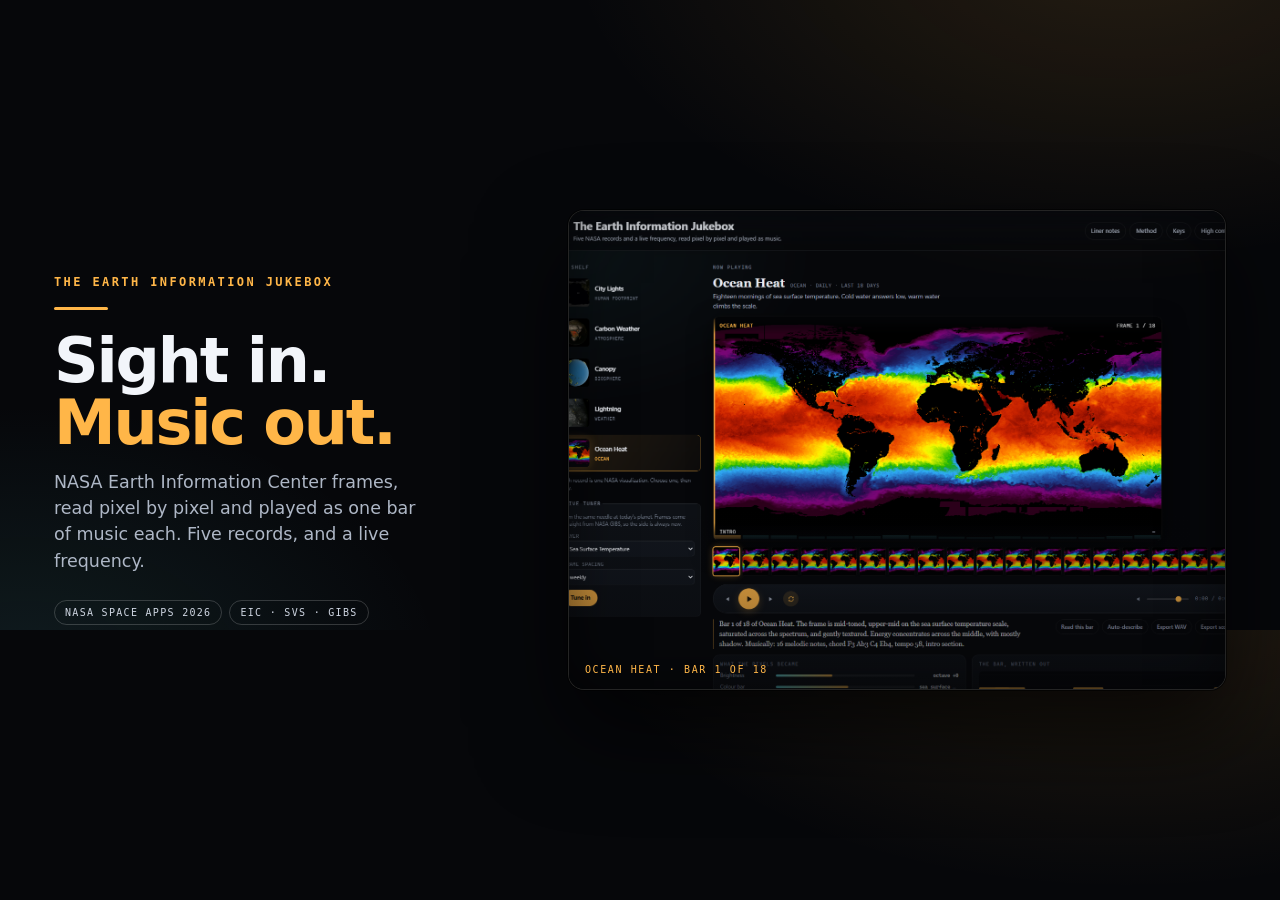
==== tools/og-card.html @ cabc644c "Make it deployable Deployment surface, verified rather than documented:  - Dockerfile + nginx.conf: " ====
<!doctype html>
<html lang="en">
<head>
<meta charset="utf-8">
<title>og card</title>
<!-- Standalone page: rendered by tools/shoot.js at exactly 1200x630 into og.png. -->
<style>
  html, body { margin: 0; padding: 0; }
  body {
    width: 1200px; height: 630px; overflow: hidden;
    background:
      radial-gradient(900px 520px at 88% -10%, rgba(255,182,72,0.13), transparent 62%),
      radial-gradient(700px 460px at 2% 108%, rgba(99,219,228,0.10), transparent 60%),
      #06070a;
    font-family: ui-sans-serif, system-ui, -apple-system, "Segoe UI", Roboto, sans-serif;
    -webkit-font-smoothing: antialiased;
  }

  .grid {
    position: absolute; inset: 0;
    display: grid;
    grid-template-columns: 470px 1fr;
    align-items: center;
    gap: 44px;
    padding: 0 54px;
  }

  /* left column: the words */
  .kicker {
    font-family: ui-monospace, Consolas, monospace;
    font-size: 12px; letter-spacing: 0.2em; text-transform: uppercase;
    color: #ffb648; font-weight: 600; margin: 0 0 18px;
  }
  .rule { width: 54px; height: 3px; background: #ffb648; border-radius: 2px; margin: 0 0 20px; }
  h1 {
    margin: 0 0 16px; font-size: 62px; line-height: 0.99; letter-spacing: -0.035em;
    color: #f2f5fa; font-weight: 700;
  }
  h1 em { font-style: normal; color: #ffb648; }
  .sub { margin: 0; font-size: 17.5px; line-height: 1.5; color: #aeb7c6; max-width: 34ch; }
  .chips { display: flex; gap: 7px; margin-top: 26px; flex-wrap: wrap; }
  .chip {
    font-family: ui-monospace, Consolas, monospace; font-size: 10px; letter-spacing: 0.13em;
    text-transform: uppercase; color: #cfd6e2; padding: 6px 10px;
    border: 1px solid rgba(255,255,255,0.18); border-radius: 999px;
  }

  /* right column: the instrument, framed */
  .frame {
    position: relative;
    border-radius: 16px;
    overflow: hidden;
    border: 1px solid rgba(255,255,255,0.14);
    box-shadow: 0 40px 90px rgba(0,0,0,0.65), 0 0 0 1px rgba(0,0,0,0.6);
    background: #000;
    aspect-ratio: 620 / 452;
  }
  .frame img { width: 100%; height: 100%; object-fit: cover; object-position: 50% 21%; display: block; }
  .frame::after {
    content: "";
    position: absolute; inset: 0;
    box-shadow: inset 0 0 60px rgba(0,0,0,0.55);
    background: linear-gradient(180deg, transparent 62%, rgba(6,7,10,0.55) 100%);
  }
  .badge {
    position: absolute; left: 16px; bottom: 14px; z-index: 2;
    font-family: ui-monospace, Consolas, monospace;
    font-size: 10px; letter-spacing: 0.16em; text-transform: uppercase;
    color: #ffb648;
  }
</style>
</head>
<body>
  <div class="grid">
    <div>
      <p class="kicker">The Earth Information Jukebox</p>
      <div class="rule"></div>
      <h1>Sight in.<br><em>Music out.</em></h1>
      <p class="sub">NASA Earth Information Center frames, read pixel by pixel and played as one bar of music each. Five records, and a live frequency.</p>
      <div class="chips">
        <span class="chip">NASA Space Apps 2026</span>
        <span class="chip">EIC · SVS · GIBS</span>
      </div>
    </div>
    <div class="frame">
      <img src="../docs/screenshot.png" alt="">
      <span class="badge">Ocean Heat · bar 1 of 18</span>
    </div>
  </div>
</body>
</html>
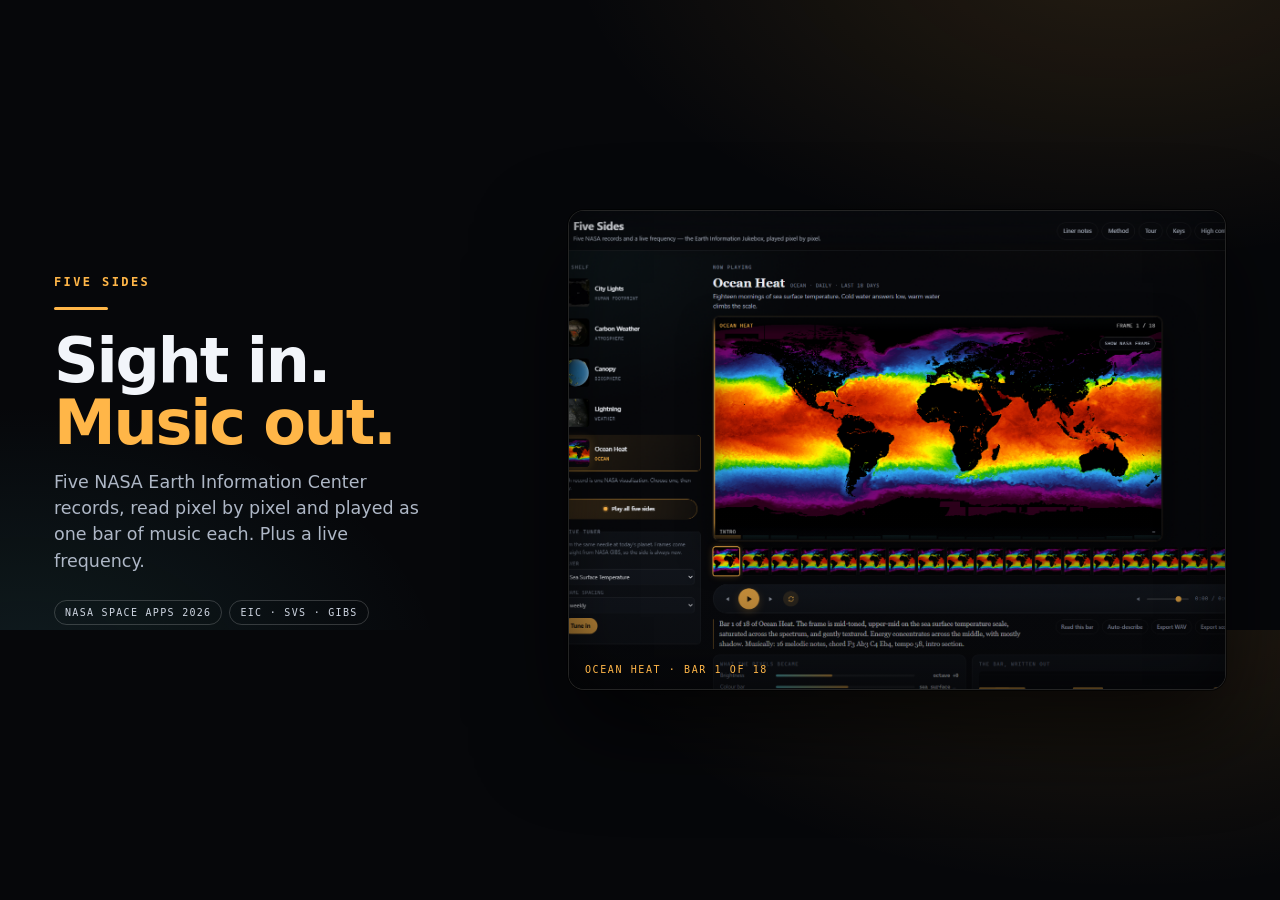
==== commit 1165b639: "Rename to Five Sides, point at fivesides.site The wordmark is now 'Five Sides' with the challenge na" ====
--- a/tools/og-card.html
+++ b/tools/og-card.html
@@ -73,10 +73,10 @@
 <body>
   <div class="grid">
     <div>
-      <p class="kicker">The Earth Information Jukebox</p>
+      <p class="kicker">Five Sides</p>
       <div class="rule"></div>
       <h1>Sight in.<br><em>Music out.</em></h1>
-      <p class="sub">NASA Earth Information Center frames, read pixel by pixel and played as one bar of music each. Five records, and a live frequency.</p>
+      <p class="sub">Five NASA Earth Information Center records, read pixel by pixel and played as one bar of music each. Plus a live frequency.</p>
       <div class="chips">
         <span class="chip">NASA Space Apps 2026</span>
         <span class="chip">EIC · SVS · GIBS</span>
